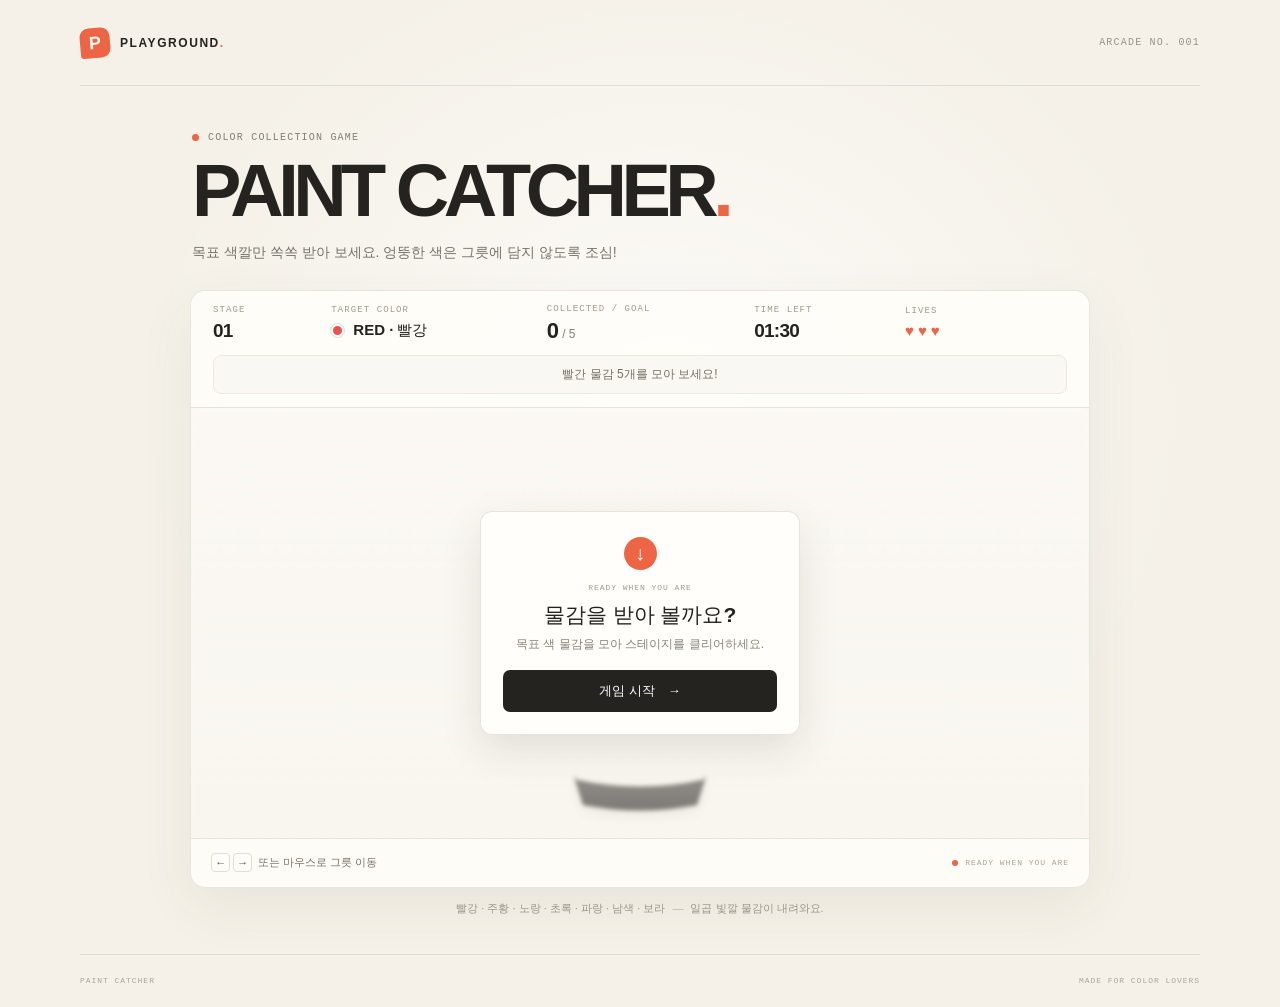
==== vibe.html @ 28ccd6a9 "Build Paint Catcher arcade game Co-authored-by: Copilot <223556219+Copilot@users.noreply.github.com>" ====
<!doctype html>
<html lang="ko">
<head>
  <meta charset="utf-8">
  <meta name="viewport" content="width=device-width, initial-scale=1">
  <meta name="theme-color" content="#f5f1e8">
  <title>PAINT CATCHER — 물감 수집 아케이드</title>
  <link rel="stylesheet" href="./style.css">
</head>
<body>
  <main class="app">
    <header class="topbar">
      <a class="brand" href="./vibe.html" aria-label="Paint Catcher 홈">
        <span class="brand-mark" aria-hidden="true">P</span>
        <span>PLAYGROUND<span class="brand-dot">.</span></span>
      </a>
      <span class="build-tag">ARCADE NO. 001</span>
    </header>

    <section class="game-shell" aria-labelledby="game-title">
      <div class="intro">
        <p class="eyebrow"><span class="eyebrow-dot"></span> COLOR COLLECTION GAME</p>
        <h1 id="game-title">PAINT<br class="mobile-break"> CATCHER<span class="title-period">.</span></h1>
        <p class="intro-copy">목표 색깔만 쏙쏙 받아 보세요.<br class="mobile-break"> 엉뚱한 색은 그릇에 담지 않도록 조심!</p>
      </div>

      <section class="game-card" aria-label="물감 수집 게임">
        <div class="hud">
          <div class="hud-stage">
            <span class="hud-label">STAGE</span>
            <span class="stage-value" id="stage-number">01</span>
          </div>
          <div class="hud-target">
            <span class="hud-label">TARGET COLOR</span>
            <span class="target-value"><span class="target-swatch" aria-hidden="true"></span><span id="target-name">RED · 빨강</span></span>
          </div>
          <div class="hud-collected">
            <span class="hud-label">COLLECTED / GOAL</span>
            <span class="collected-value"><span id="collected-count">0</span><span class="count-unit">/ <span id="target-count">5</span></span></span>
          </div>
          <div class="hud-time">
            <span class="hud-label">TIME LEFT</span>
            <span class="time-value" id="remaining-time">01:30</span>
          </div>
          <div class="hud-lives">
            <span class="hud-label">LIVES</span>
            <span class="lives-value" id="lives-display" role="img" aria-label="목숨 3개">
              <span class="life-heart" aria-hidden="true">♥</span>
              <span class="life-heart" aria-hidden="true">♥</span>
              <span class="life-heart" aria-hidden="true">♥</span>
            </span>
          </div>
          <div class="hud-feedback" id="feedback" role="status" aria-live="polite">빨간 물감 5개를 모아 보세요!</div>
        </div>

        <div class="canvas-wrap">
          <canvas id="game-canvas" tabindex="0" aria-label="물감이 떨어지는 게임 화면. 마우스 또는 좌우 방향키로 그릇을 움직입니다.">
            이 게임을 플레이하려면 Canvas를 지원하는 브라우저가 필요합니다.
          </canvas>
          <div class="start-overlay" id="start-overlay">
            <div class="start-card">
              <span class="start-icon" id="overlay-icon" aria-hidden="true">↓</span>
              <p class="start-kicker" id="overlay-kicker">READY WHEN YOU ARE</p>
              <h2 id="overlay-title">물감을 받아 볼까요?</h2>
              <p id="overlay-copy">빨간 물감은 받고, 다른 색은 피하세요.</p>
              <button class="start-button" id="start-button" type="button">게임 시작 <span aria-hidden="true">→</span></button>
            </div>
          </div>
        </div>

        <div class="game-footer">
          <p class="controls-hint"><span class="keycap">←</span><span class="keycap">→</span> 또는 마우스로 그릇 이동</p>
          <span class="footer-note"><span class="live-dot" id="status-dot"></span><span id="game-status">READY TO PLAY</span></span>
        </div>
      </section>
      <p class="color-note">빨강 · 주황 · 노랑 · 초록 · 파랑 · 남색 · 보라 <span aria-hidden="true">—</span> 일곱 빛깔 물감이 내려와요.</p>
    </section>

    <footer class="page-footer">
      <span>PAINT CATCHER</span>
      <span>MADE FOR COLOR LOVERS</span>
    </footer>
  </main>
  <script type="module" src="./js/main.js"></script>
</body>
</html>
---- style.css ----
:root {
  color-scheme: light;
  font-family: Arial, "Malgun Gothic", sans-serif;
  color: #25231f;
  background: #f5f1e8;
  font-synthesis: none;
  text-rendering: optimizeLegibility;
  -webkit-font-smoothing: antialiased;
  -moz-osx-font-smoothing: grayscale;
  font-optical-sizing: auto;
  font-weight: 400;
  --ink: #25231f;
  --muted: #89857c;
  --paper: #f5f1e8;
  --orange: #ed6545;
  --line: #e8e2d7;
}

* { box-sizing: border-box; }

body {
  min-width: 320px;
  min-height: 100vh;
  margin: 0;
  background:
    radial-gradient(ellipse at 52% 41%, rgba(255, 255, 255, .72), transparent 57%),
    var(--paper);
}

button { font: inherit; }

.app {
  width: min(100% - 56px, 1120px);
  min-height: 100vh;
  margin: 0 auto;
  display: flex;
  flex-direction: column;
}

.topbar {
  height: 86px;
  display: flex;
  align-items: center;
  justify-content: space-between;
  border-bottom: 1px solid rgba(37, 35, 31, .1);
}

.brand {
  display: inline-flex;
  align-items: center;
  gap: 10px;
  color: var(--ink);
  text-decoration: none;
  font-size: 12px;
  font-weight: 800;
  letter-spacing: .13em;
}

.brand-mark {
  width: 30px;
  height: 30px;
  display: grid;
  place-items: center;
  border-radius: 9px 9px 9px 3px;
  background: var(--orange);
  color: #fff9f0;
  font-size: 18px;
  letter-spacing: 0;
  transform: rotate(-5deg);
}

.brand-dot, .title-period { color: var(--orange); }

.build-tag, .eyebrow, .hud-label, .footer-note, .page-footer, .start-kicker {
  font-family: "DM Mono", monospace;
  letter-spacing: .12em;
}

.build-tag {
  color: #989388;
  font-size: 10px;
}

.game-shell {
  width: min(100%, 900px);
  margin: auto;
  padding: 46px 0 38px;
}

.intro { margin: 0 0 25px 2px; }

.eyebrow {
  display: flex;
  align-items: center;
  gap: 9px;
  margin: 0 0 13px;
  color: #837e73;
  font-size: 10px;
}

.eyebrow-dot, .live-dot {
  width: 7px;
  height: 7px;
  display: inline-block;
  border-radius: 50%;
  background: var(--orange);
}

h1 {
  margin: 0;
  font-size: clamp(42px, 7.5vw, 74px);
  font-weight: 800;
  line-height: .95;
  letter-spacing: -.075em;
}

.mobile-break { display: none; }

.intro-copy {
  margin: 14px 0 0;
  color: #77736a;
  font-family: "Gowun Dodum", sans-serif;
  font-size: 14px;
  line-height: 1.75;
}

.game-card {
  overflow: hidden;
  border: 1px solid rgba(45, 41, 34, .11);
  border-radius: 15px;
  background: rgba(255, 254, 250, .86);
  box-shadow: 0 18px 55px rgba(77, 64, 43, .07);
}

.hud {
  min-height: 79px;
  display: grid;
  grid-template-columns: .65fr 1.25fr 1.2fr .85fr 1fr;
  align-items: center;
  gap: 13px;
  padding: 13px 22px;
  border-bottom: 1px solid var(--line);
}

.hud-stage, .hud-target, .hud-collected, .hud-time, .hud-lives { display: grid; gap: 6px; }

.hud-label {
  color: #a09a8e;
  font-size: 9px;
}

.target-value {
  display: inline-flex;
  align-items: center;
  gap: 9px;
  font-family: "Gowun Dodum", sans-serif;
  font-size: 15px;
  font-weight: 700;
}

.stage-value, .time-value {
  font-size: 19px;
  font-weight: 800;
  line-height: 1;
  letter-spacing: -.04em;
  font-variant-numeric: tabular-nums;
}

.time-value.is-low { color: #c84b40; }

.target-swatch {
  width: 13px;
  height: 13px;
  border: 2px solid #fff;
  border-radius: 50%;
  background: #ee514b;
  box-shadow: 0 0 0 1px rgba(36, 32, 28, .13);
}

.lives-value {
  display: inline-flex;
  align-items: center;
  gap: 4px;
  font-size: 15px;
}

.life-heart { color: #ed6545; }
.life-heart.is-lost { color: #ded8cc; }

.collected-value {
  font-size: 22px;
  font-weight: 800;
  line-height: 1;
  letter-spacing: -.04em;
}

.count-unit {
  margin-left: 4px;
  color: #858075;
  font-family: "Gowun Dodum", sans-serif;
  font-size: 12px;
  font-weight: 400;
  letter-spacing: 0;
}

.hud-feedback {
  grid-column: 1 / -1;
  width: 100%;
  padding: 10px 12px;
  border: 1px solid #eee8dd;
  border-radius: 8px;
  color: #767166;
  background: #faf8f2;
  font-family: "Gowun Dodum", sans-serif;
  font-size: 12px;
  text-align: center;
}

.canvas-wrap {
  position: relative;
  overflow: hidden;
  background-color: #fbf9f3;
  background-image: radial-gradient(#e6dfd2 0.8px, transparent 0.8px);
  background-size: 19px 19px;
  touch-action: none;
}

canvas {
  width: 100%;
  height: clamp(290px, 43vw, 430px);
  display: block;
  cursor: crosshair;
  touch-action: none;
}

.start-overlay {
  position: absolute;
  inset: 0;
  display: grid;
  place-items: center;
  background: rgba(250, 248, 242, .42);
  backdrop-filter: blur(2px);
  transition: opacity .2s ease, visibility .2s ease;
}

.start-overlay.is-hidden {
  visibility: hidden;
  opacity: 0;
  pointer-events: none;
}

.start-card {
  width: min(320px, calc(100% - 36px));
  padding: 25px 22px 22px;
  border: 1px solid rgba(45, 41, 34, .12);
  border-radius: 12px;
  background: rgba(255, 254, 250, .96);
  box-shadow: 0 15px 40px rgba(61, 52, 39, .12);
  text-align: center;
}

.start-icon {
  width: 33px;
  height: 33px;
  display: grid;
  place-items: center;
  margin: 0 auto 13px;
  border-radius: 50%;
  color: #fff;
  background: var(--orange);
  font-size: 20px;
  font-weight: 700;
}

.start-kicker {
  margin: 0 0 9px;
  color: #a09a8e;
  font-size: 8px;
}

.start-card h2 {
  margin: 0;
  font-family: "Gowun Dodum", sans-serif;
  font-size: 21px;
  font-weight: 700;
}

.start-card > p:not(.start-kicker) {
  margin: 7px 0 17px;
  color: #89847a;
  font-family: "Gowun Dodum", sans-serif;
  font-size: 12px;
}

.start-button {
  width: 100%;
  display: inline-flex;
  align-items: center;
  justify-content: center;
  gap: 13px;
  padding: 12px 16px;
  border: 0;
  border-radius: 7px;
  color: white;
  background: var(--ink);
  cursor: pointer;
  font-size: 13px;
  font-weight: 700;
  transition: background .15s ease, transform .15s ease;
}

.start-button:hover { background: var(--orange); }
.start-button:active { transform: translateY(1px); }

.start-button:focus-visible {
  outline: 3px solid #ed6545;
  outline-offset: 3px;
}

.game-footer {
  min-height: 49px;
  display: flex;
  align-items: center;
  justify-content: space-between;
  gap: 12px;
  padding: 0 20px;
  border-top: 1px solid var(--line);
}

.controls-hint {
  margin: 0;
  color: #77736a;
  font-family: "Gowun Dodum", sans-serif;
  font-size: 11px;
}

.keycap {
  min-width: 19px;
  height: 19px;
  display: inline-grid;
  place-items: center;
  margin-right: 3px;
  border: 1px solid #e3ddd1;
  border-radius: 4px;
  color: #555148;
  background: #fffefa;
  font-family: "DM Mono", monospace;
  font-size: 11px;
}

.footer-note {
  display: inline-flex;
  align-items: center;
  gap: 7px;
  color: #aaa497;
  font-size: 8px;
}

.live-dot {
  width: 6px;
  height: 6px;
  background: #76a877;
}

.color-note {
  margin: 13px 0 0;
  color: #9b9589;
  font-family: "Gowun Dodum", sans-serif;
  font-size: 11px;
  text-align: center;
}

.color-note span { margin: 0 4px; color: #c1baad; }

.page-footer {
  min-height: 53px;
  display: flex;
  align-items: center;
  justify-content: space-between;
  margin-top: auto;
  border-top: 1px solid rgba(37, 35, 31, .1);
  color: #aaa497;
  font-size: 8px;
}

@media (max-width: 600px) {
  .app { width: min(100% - 30px, 440px); }
  .topbar { height: 65px; }
  .build-tag { font-size: 8px; }
  .game-shell { padding: 35px 0 26px; }
  .mobile-break { display: initial; }
  .intro { margin-bottom: 19px; }
  h1 { font-size: clamp(43px, 13vw, 60px); }
  .intro-copy { font-size: 13px; }
  .hud {
    grid-template-columns: .7fr 1.4fr 1.1fr;
    gap: 12px 9px;
    padding: 13px 15px;
  }
  .hud-feedback { grid-column: 1 / -1; padding: 8px; }
  .hud-lives { grid-column: 3; grid-row: 1; }
  .hud-time { grid-column: 1; grid-row: 2; }
  .hud-collected { grid-column: 2 / 4; grid-row: 2; }
  .stage-value, .time-value { font-size: 17px; }
  .target-value { gap: 6px; font-size: 13px; }
  canvas { height: clamp(290px, 93vw, 390px); }
  .game-footer { min-height: 45px; padding: 0 12px; }
  .controls-hint { font-size: 10px; }
  .footer-note { font-size: 7px; }
  .color-note { line-height: 1.7; }
}

@media (prefers-reduced-motion: reduce) {
  *, *::before, *::after { scroll-behavior: auto !important; transition-duration: .01ms !important; }
}
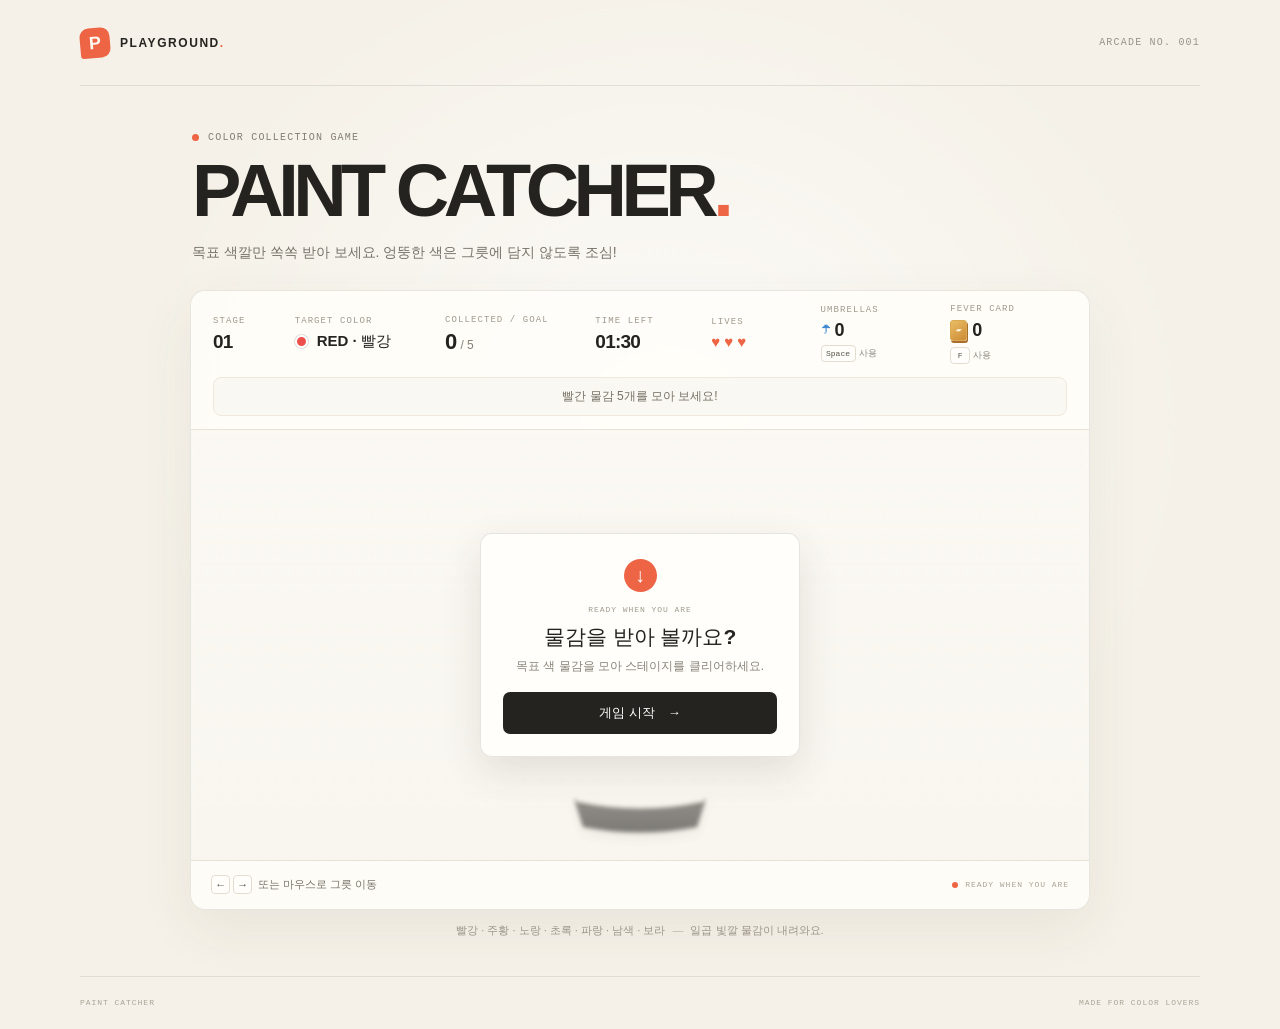
==== commit 9465f8fb: "Implement Paint Catcher phases 3-5 Co-authored-by: Copilot <223556219+Copilot@users.noreply.github.c" ====
--- a/vibe.html
+++ b/vibe.html
@@ -50,10 +50,31 @@
               <span class="life-heart" aria-hidden="true">♥</span>
             </span>
           </div>
+          <div class="hud-umbrella">
+            <span class="hud-label">UMBRELLAS</span>
+            <span class="umbrella-value" id="umbrella-display" role="img" aria-label="우산 0개">
+              <span class="umbrella-icon" aria-hidden="true">☂</span>
+              <span id="umbrella-count">0</span>
+              <span class="umbrella-timer" id="umbrella-timer" hidden></span>
+            </span>
+            <span class="umbrella-hint"><span class="keycap">Space</span> 사용</span>
+          </div>
+          <div class="hud-fever">
+            <span class="hud-label">FEVER CARD</span>
+            <span class="fever-card-value" id="fever-card-display" role="img" aria-label="피버타임 카드 0장">
+              <span class="fever-card-icon" aria-hidden="true">▰</span>
+              <span id="fever-card-count">0</span>
+              <span class="fever-timer" id="fever-timer" hidden></span>
+            </span>
+            <span class="fever-hint"><span class="keycap">F</span> 사용</span>
+          </div>
           <div class="hud-feedback" id="feedback" role="status" aria-live="polite">빨간 물감 5개를 모아 보세요!</div>
         </div>
 
         <div class="canvas-wrap">
+          <div class="fever-banner" id="fever-banner" aria-live="polite" hidden>
+            <strong>FEVER TIME!</strong><span id="fever-banner-timer">5.0s</span>
+          </div>
           <canvas id="game-canvas" tabindex="0" aria-label="물감이 떨어지는 게임 화면. 마우스 또는 좌우 방향키로 그릇을 움직입니다.">
             이 게임을 플레이하려면 Canvas를 지원하는 브라우저가 필요합니다.
           </canvas>
--- a/style.css
+++ b/style.css
@@ -135,14 +135,14 @@
 .hud {
   min-height: 79px;
   display: grid;
-  grid-template-columns: .65fr 1.25fr 1.2fr .85fr 1fr;
+  grid-template-columns: .5fr 1fr 1fr .75fr .7fr .85fr .85fr;
   align-items: center;
   gap: 13px;
   padding: 13px 22px;
   border-bottom: 1px solid var(--line);
 }
 
-.hud-stage, .hud-target, .hud-collected, .hud-time, .hud-lives { display: grid; gap: 6px; }
+.hud-stage, .hud-target, .hud-collected, .hud-time, .hud-lives, .hud-umbrella, .hud-fever { display: grid; gap: 6px; }
 
 .hud-label {
   color: #a09a8e;
@@ -186,6 +186,88 @@
 
 .life-heart { color: #ed6545; }
 .life-heart.is-lost { color: #ded8cc; }
+
+.umbrella-value {
+  display: inline-flex;
+  align-items: center;
+  gap: 5px;
+  font-size: 18px;
+  font-weight: 800;
+  line-height: 1;
+  font-variant-numeric: tabular-nums;
+}
+
+.umbrella-icon { color: #438bd1; }
+.umbrella-value.is-active { color: #2879c3; }
+
+.umbrella-timer {
+  color: #438bd1;
+  font-family: "DM Mono", monospace;
+  font-size: 10px;
+  font-weight: 500;
+}
+
+.umbrella-hint {
+  display: inline-flex;
+  align-items: center;
+  color: #89857c;
+  font-family: "Gowun Dodum", sans-serif;
+  font-size: 9px;
+  white-space: nowrap;
+}
+
+.umbrella-hint .keycap {
+  min-width: 35px;
+  height: 17px;
+  font-size: 8px;
+}
+
+.fever-card-value {
+  display: inline-flex;
+  align-items: center;
+  gap: 5px;
+  font-size: 18px;
+  font-weight: 800;
+  line-height: 1;
+  font-variant-numeric: tabular-nums;
+}
+
+.fever-card-icon {
+  display: inline-grid;
+  width: 17px;
+  height: 21px;
+  place-items: center;
+  border: 1px solid #d9a94e;
+  border-radius: 3px;
+  color: #fff8e7;
+  background: linear-gradient(145deg, #e9bd65, #cd8c36);
+  font-size: 11px;
+  box-shadow: 1px 2px 0 #a96e2e;
+}
+
+.fever-card-value.is-active { color: #b57a27; }
+
+.fever-timer {
+  color: #bf852e;
+  font-family: "DM Mono", monospace;
+  font-size: 10px;
+  font-weight: 500;
+}
+
+.fever-hint {
+  display: inline-flex;
+  align-items: center;
+  color: #89857c;
+  font-family: "Gowun Dodum", sans-serif;
+  font-size: 9px;
+  white-space: nowrap;
+}
+
+.fever-hint .keycap {
+  min-width: 20px;
+  height: 17px;
+  font-size: 8px;
+}
 
 .collected-value {
   font-size: 22px;
@@ -224,6 +306,34 @@
   background-size: 19px 19px;
   touch-action: none;
 }
+
+.canvas-wrap.fever-active {
+  box-shadow: inset 0 0 0 4px rgba(236, 177, 64, .75), inset 0 0 35px rgba(240, 195, 99, .18);
+}
+
+.fever-banner {
+  position: absolute;
+  z-index: 1;
+  top: 15px;
+  left: 50%;
+  display: flex;
+  align-items: center;
+  gap: 10px;
+  padding: 8px 13px;
+  border: 1px solid rgba(185, 128, 37, .34);
+  border-radius: 999px;
+  color: #9c641b;
+  background: rgba(255, 248, 222, .92);
+  box-shadow: 0 4px 14px rgba(137, 94, 27, .12);
+  font-family: "DM Mono", monospace;
+  font-size: 10px;
+  letter-spacing: .08em;
+  transform: translateX(-50%);
+  pointer-events: none;
+}
+
+.fever-banner[hidden] { display: none; }
+.fever-banner span { color: #76603b; font-variant-numeric: tabular-nums; }
 
 canvas {
   width: 100%;
@@ -311,6 +421,7 @@
 
 .start-button:hover { background: var(--orange); }
 .start-button:active { transform: translateY(1px); }
+.start-button:disabled { opacity: .55; cursor: wait; }
 
 .start-button:focus-visible {
   outline: 3px solid #ed6545;
@@ -401,6 +512,15 @@
   .hud-lives { grid-column: 3; grid-row: 1; }
   .hud-time { grid-column: 1; grid-row: 2; }
   .hud-collected { grid-column: 2 / 4; grid-row: 2; }
+  .hud-umbrella { grid-column: 1 / 4; grid-row: 3; grid-template-columns: auto 1fr; align-items: center; }
+  .hud-umbrella .hud-label { grid-column: 1; }
+  .umbrella-value { grid-column: 2; grid-row: 1 / 3; }
+  .umbrella-hint { grid-column: 3; grid-row: 1 / 3; justify-self: start; }
+  .hud-fever { grid-column: 1 / 4; grid-row: 4; grid-template-columns: auto 1fr; align-items: center; }
+  .hud-fever .hud-label { grid-column: 1; }
+  .fever-card-value { grid-column: 2; grid-row: 1 / 3; }
+  .fever-hint { grid-column: 3; grid-row: 1 / 3; justify-self: start; }
+  .hud-feedback { grid-row: 5; }
   .stage-value, .time-value { font-size: 17px; }
   .target-value { gap: 6px; font-size: 13px; }
   canvas { height: clamp(290px, 93vw, 390px); }
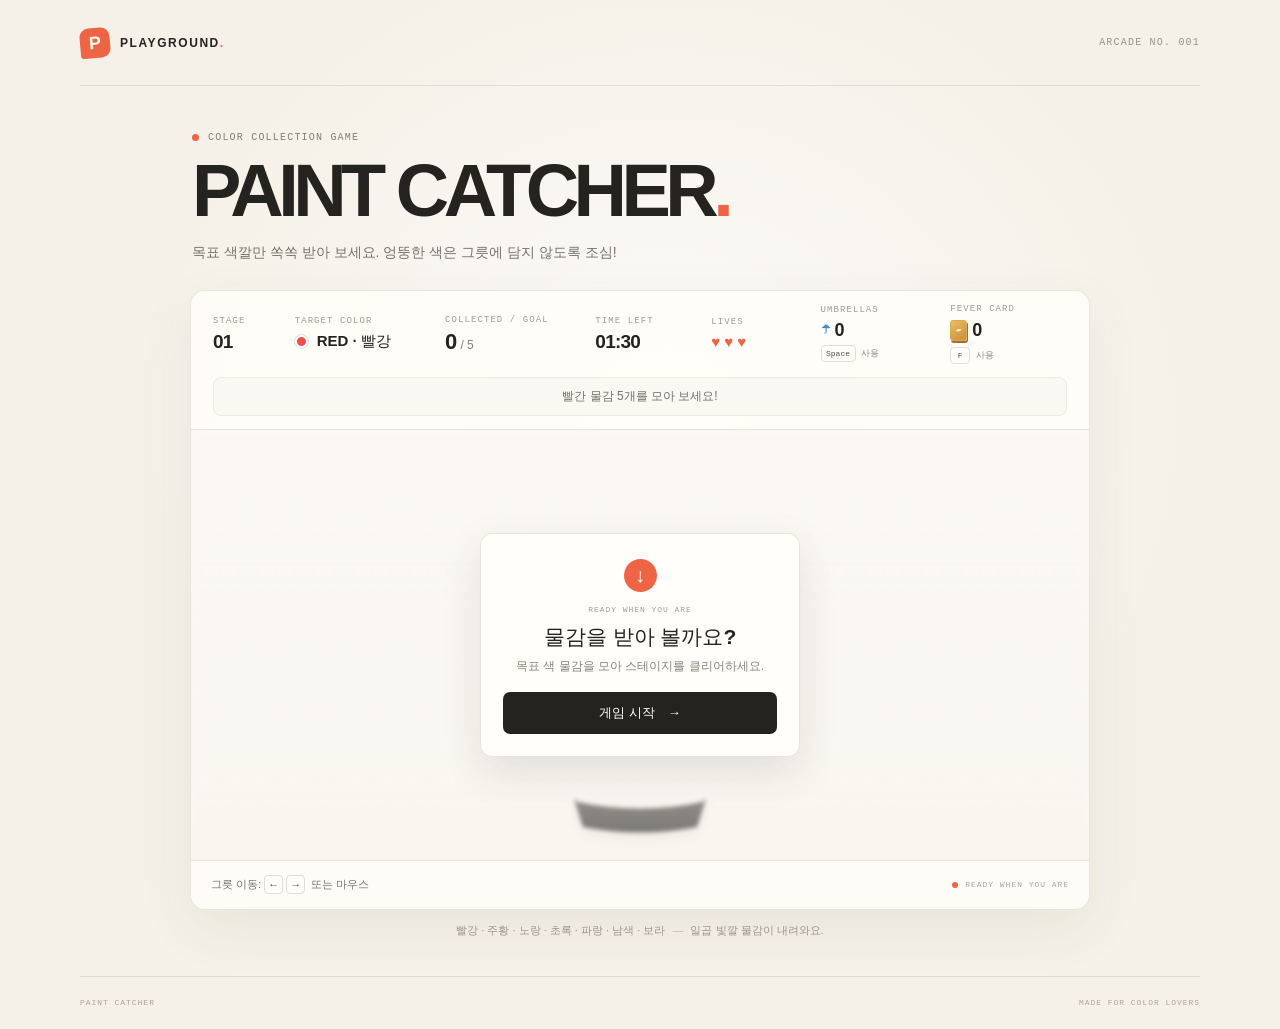
==== commit 45a497fc: "Add mobile item gestures Co-authored-by: Copilot <223556219+Copilot@users.noreply.github.com>" ====
--- a/vibe.html
+++ b/vibe.html
@@ -57,7 +57,10 @@
               <span id="umbrella-count">0</span>
               <span class="umbrella-timer" id="umbrella-timer" hidden></span>
             </span>
-            <span class="umbrella-hint"><span class="keycap">Space</span> 사용</span>
+            <span class="umbrella-hint">
+              <span class="keyboard-hint"><span class="keycap">Space</span> 사용</span>
+              <span class="touch-hint">↑ 스와이프 사용</span>
+            </span>
           </div>
           <div class="hud-fever">
             <span class="hud-label">FEVER CARD</span>
@@ -66,7 +69,10 @@
               <span id="fever-card-count">0</span>
               <span class="fever-timer" id="fever-timer" hidden></span>
             </span>
-            <span class="fever-hint"><span class="keycap">F</span> 사용</span>
+            <span class="fever-hint">
+              <span class="keyboard-hint"><span class="keycap">F</span> 사용</span>
+              <span class="touch-hint">두 번 터치 사용</span>
+            </span>
           </div>
           <div class="hud-feedback" id="feedback" role="status" aria-live="polite">빨간 물감 5개를 모아 보세요!</div>
         </div>
@@ -90,7 +96,11 @@
         </div>
 
         <div class="game-footer">
-          <p class="controls-hint"><span class="keycap">←</span><span class="keycap">→</span> 또는 마우스로 그릇 이동</p>
+          <p class="controls-hint">
+            <span>그릇 이동: </span>
+            <span class="keyboard-hint"><span class="keycap">←</span><span class="keycap">→</span> 또는 마우스</span>
+            <span class="touch-hint">좌우로 드래그</span>
+          </p>
           <span class="footer-note"><span class="live-dot" id="status-dot"></span><span id="game-status">READY TO PLAY</span></span>
         </div>
       </section>
--- a/style.css
+++ b/style.css
@@ -305,7 +305,14 @@
   background-image: radial-gradient(#e6dfd2 0.8px, transparent 0.8px);
   background-size: 19px 19px;
   touch-action: none;
-}
+  user-select: none;
+  -webkit-user-select: none;
+  -webkit-touch-callout: none;
+}
+
+.touch-hint { display: none; }
+body.touch-controls .keyboard-hint { display: none; }
+body.touch-controls .touch-hint { display: inline; }
 
 .canvas-wrap.fever-active {
   box-shadow: inset 0 0 0 4px rgba(236, 177, 64, .75), inset 0 0 35px rgba(240, 195, 99, .18);
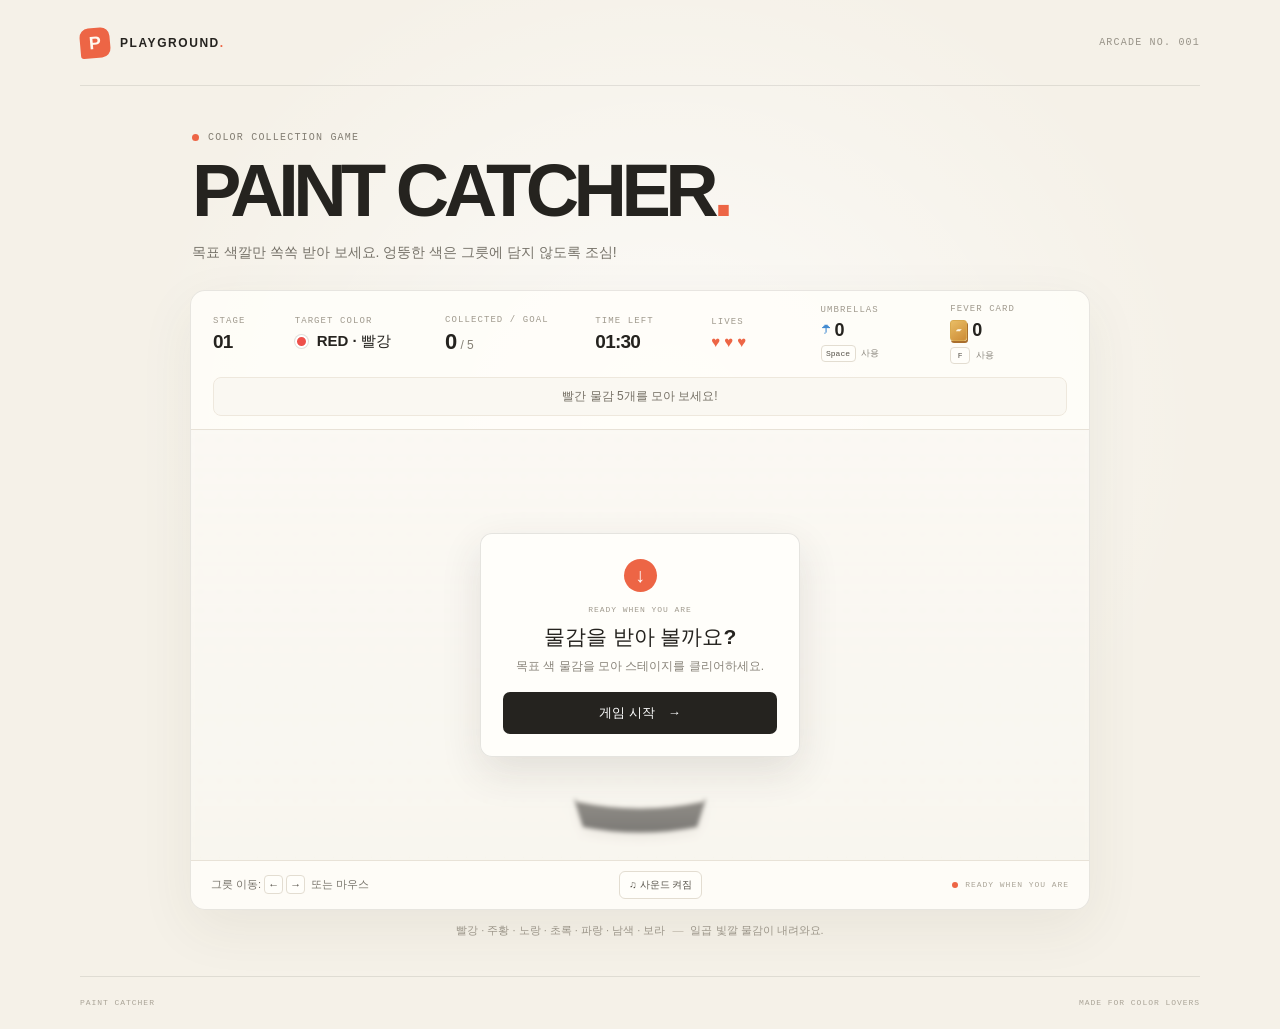
==== commit c0f77ae5: "Add synthesized game sound effects Co-authored-by: Copilot <223556219+Copilot@users.noreply.github.c" ====
--- a/vibe.html
+++ b/vibe.html
@@ -101,6 +101,7 @@
             <span class="keyboard-hint"><span class="keycap">←</span><span class="keycap">→</span> 또는 마우스</span>
             <span class="touch-hint">좌우로 드래그</span>
           </p>
+          <button class="sound-toggle" id="sound-toggle" type="button" aria-pressed="false" aria-label="효과음 끄기">♫ 사운드 켜짐</button>
           <span class="footer-note"><span class="live-dot" id="status-dot"></span><span id="game-status">READY TO PLAY</span></span>
         </div>
       </section>
--- a/style.css
+++ b/style.css
@@ -451,6 +451,20 @@
   font-family: "Gowun Dodum", sans-serif;
   font-size: 11px;
 }
+
+.sound-toggle {
+  flex: 0 0 auto;
+  padding: 6px 9px;
+  border: 1px solid #e3ddd1;
+  border-radius: 6px;
+  color: #555148;
+  background: #fffefa;
+  cursor: pointer;
+  font-size: 10px;
+}
+
+.sound-toggle:hover { border-color: #cfc5b5; }
+.sound-toggle:focus-visible { outline: 2px solid var(--orange); outline-offset: 2px; }
 
 .keycap {
   min-width: 19px;
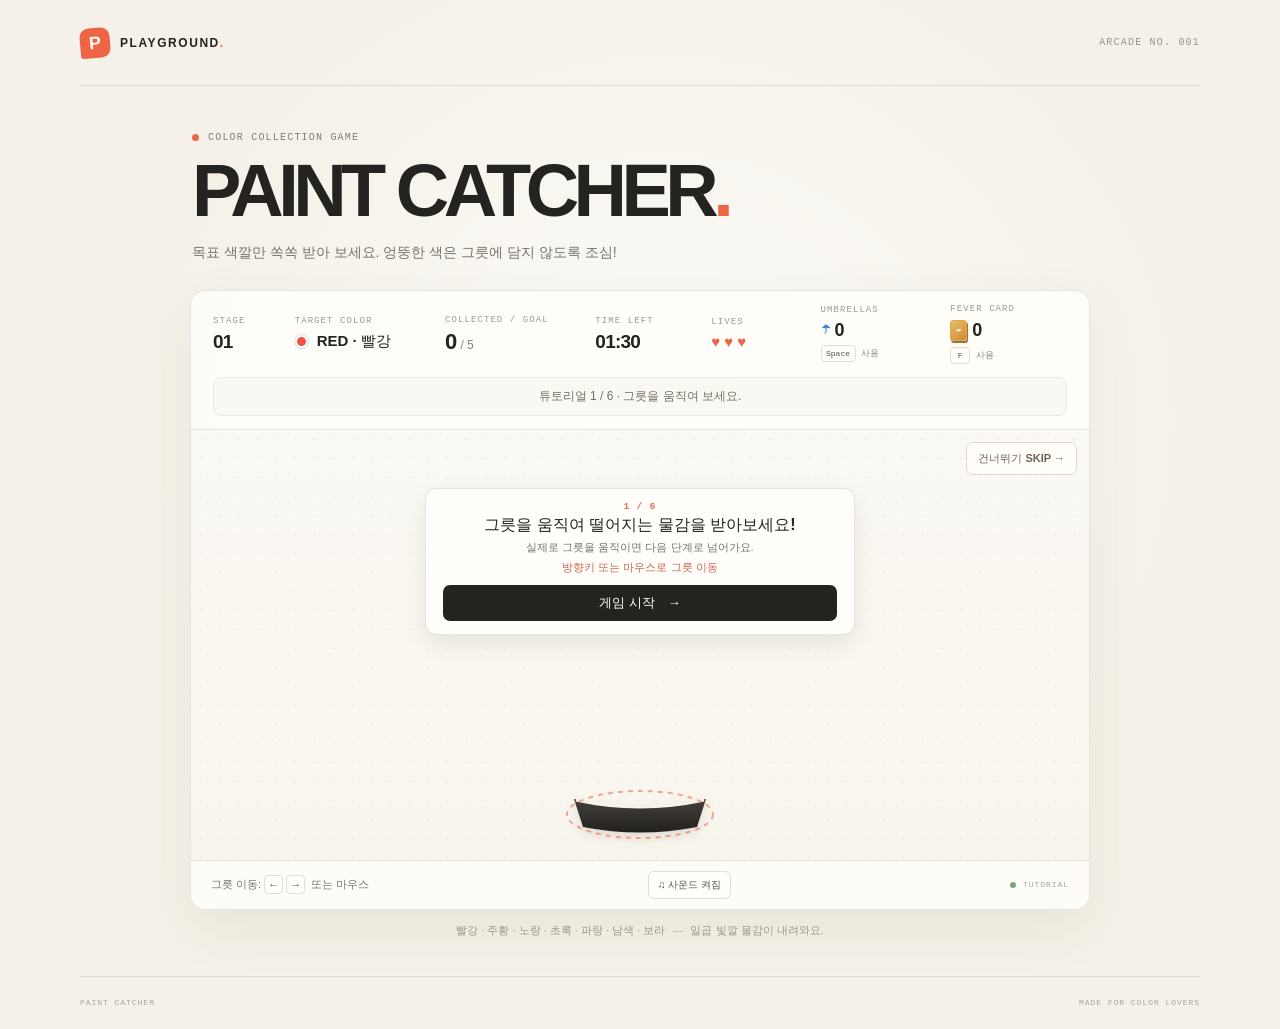
==== commit 75041e9b: "Add interactive tutorial and stage speed balance Co-authored-by: Copilot <223556219+Copilot@users.no" ====
--- a/vibe.html
+++ b/vibe.html
@@ -81,6 +81,22 @@
           <div class="fever-banner" id="fever-banner" aria-live="polite" hidden>
             <strong>FEVER TIME!</strong><span id="fever-banner-timer">5.0s</span>
           </div>
+          <section class="tutorial-panel" id="tutorial-panel" aria-live="polite" hidden>
+            <button class="tutorial-skip" id="tutorial-skip" type="button">건너뛰기 SKIP →</button>
+            <div class="tutorial-card">
+              <p class="tutorial-step" id="tutorial-step">1 / 6</p>
+              <h2 id="tutorial-title"></h2>
+              <p id="tutorial-copy"></p>
+              <p class="tutorial-action" id="tutorial-action"></p>
+              <ul class="tutorial-rules" id="tutorial-rules" hidden>
+                <li>정답 물감 +1점 · 오답 물감 수집 시 생명 -1</li>
+                <li>제한 시간 90초 · 스테이지마다 목표 점수 증가</li>
+                <li>정답 3개마다 우산 획득</li>
+                <li>생명 3개를 유지해 클리어하면 피버카드 획득</li>
+              </ul>
+              <button class="start-button tutorial-start" id="tutorial-start" type="button" hidden>게임 시작 <span aria-hidden="true">→</span></button>
+            </div>
+          </section>
           <canvas id="game-canvas" tabindex="0" aria-label="물감이 떨어지는 게임 화면. 마우스 또는 좌우 방향키로 그릇을 움직입니다.">
             이 게임을 플레이하려면 Canvas를 지원하는 브라우저가 필요합니다.
           </canvas>
@@ -91,6 +107,7 @@
               <h2 id="overlay-title">물감을 받아 볼까요?</h2>
               <p id="overlay-copy">빨간 물감은 받고, 다른 색은 피하세요.</p>
               <button class="start-button" id="start-button" type="button">게임 시작 <span aria-hidden="true">→</span></button>
+              <button class="tutorial-replay" id="tutorial-replay" type="button">튜토리얼 다시 보기</button>
             </div>
           </div>
         </div>
@@ -101,7 +118,7 @@
             <span class="keyboard-hint"><span class="keycap">←</span><span class="keycap">→</span> 또는 마우스</span>
             <span class="touch-hint">좌우로 드래그</span>
           </p>
-          <button class="sound-toggle" id="sound-toggle" type="button" aria-pressed="false" aria-label="효과음 끄기">♫ 사운드 켜짐</button>
+          <button class="sound-toggle" id="sound-toggle" type="button" aria-pressed="false" aria-label="사운드 끄기">♫ 사운드 켜짐</button>
           <span class="footer-note"><span class="live-dot" id="status-dot"></span><span id="game-status">READY TO PLAY</span></span>
         </div>
       </section>
--- a/style.css
+++ b/style.css
@@ -142,6 +142,29 @@
   border-bottom: 1px solid var(--line);
 }
 
+.game-card.fever-active .hud {
+  background-image: linear-gradient(
+    105deg,
+    rgba(255, 116, 141, .08),
+    rgba(255, 185, 110, .08),
+    rgba(255, 233, 135, .08),
+    rgba(133, 218, 166, .08),
+    rgba(119, 184, 239, .08),
+    rgba(191, 149, 224, .08)
+  );
+  background-size: 220% 100%;
+  animation: rainbow-hud-flow 6s linear infinite;
+}
+
+@keyframes rainbow-hud-flow {
+  from { background-position: 100% 0; }
+  to { background-position: 0 0; }
+}
+
+@media (prefers-reduced-motion: reduce) {
+  .game-card.fever-active .hud { animation: none; }
+}
+
 .hud-stage, .hud-target, .hud-collected, .hud-time, .hud-lives, .hud-umbrella, .hud-fever { display: grid; gap: 6px; }
 
 .hud-label {
@@ -315,7 +338,7 @@
 body.touch-controls .touch-hint { display: inline; }
 
 .canvas-wrap.fever-active {
-  box-shadow: inset 0 0 0 4px rgba(236, 177, 64, .75), inset 0 0 35px rgba(240, 195, 99, .18);
+  box-shadow: inset 0 0 0 4px rgba(219, 148, 196, .55), inset 0 0 35px rgba(147, 182, 225, .15);
 }
 
 .fever-banner {
@@ -503,6 +526,106 @@
 }
 
 .color-note span { margin: 0 4px; color: #c1baad; }
+
+.tutorial-panel {
+  position: absolute;
+  z-index: 3;
+  inset: 0;
+  pointer-events: none;
+}
+
+.tutorial-panel[hidden] { display: none; }
+
+.tutorial-skip {
+  position: absolute;
+  top: 12px;
+  right: 12px;
+  padding: 8px 11px;
+  border: 1px solid #e5d6c8;
+  border-radius: 7px;
+  color: #6f6258;
+  background: rgba(255, 254, 250, .95);
+  cursor: pointer;
+  font-size: 11px;
+  font-weight: 700;
+  pointer-events: auto;
+}
+
+.tutorial-card {
+  position: absolute;
+  top: 58px;
+  left: 50%;
+  width: min(430px, calc(100% - 28px));
+  padding: 13px 17px;
+  border: 1px solid rgba(45, 41, 34, .12);
+  border-radius: 11px;
+  background: rgba(255, 254, 250, .94);
+  box-shadow: 0 8px 24px rgba(61, 52, 39, .1);
+  text-align: center;
+  transform: translateX(-50%);
+  pointer-events: none;
+}
+
+.tutorial-step {
+  margin: 0 0 3px;
+  color: var(--orange);
+  font-family: "DM Mono", monospace;
+  font-size: 9px;
+  font-weight: 700;
+  letter-spacing: .12em;
+}
+
+.tutorial-card h2 {
+  margin: 0;
+  font-family: "Gowun Dodum", sans-serif;
+  font-size: 16px;
+}
+
+.tutorial-card > p:not(.tutorial-step) {
+  margin: 4px 0 0;
+  color: #77736a;
+  font-family: "Gowun Dodum", sans-serif;
+  font-size: 11px;
+  line-height: 1.45;
+}
+
+.tutorial-card .tutorial-action {
+  color: #cf6349 !important;
+  font-weight: 700;
+}
+
+.tutorial-rules {
+  display: grid;
+  gap: 3px;
+  margin: 7px 0 0;
+  padding: 0;
+  color: #77736a;
+  font-size: 10px;
+  line-height: 1.35;
+  list-style: none;
+}
+
+.tutorial-rules[hidden] { display: none; }
+.tutorial-start { margin-top: 9px; padding: 9px 12px; pointer-events: auto; }
+
+.tutorial-replay {
+  display: block;
+  margin: 10px auto 0;
+  padding: 6px 9px;
+  border: 0;
+  color: #77736a;
+  background: transparent;
+  cursor: pointer;
+  font-family: "Gowun Dodum", sans-serif;
+  font-size: 11px;
+  text-decoration: underline;
+  text-underline-offset: 3px;
+}
+
+.tutorial-replay[hidden] { display: none; }
+.tutorial-replay:hover { color: var(--orange); }
+.tutorial-replay:disabled { opacity: .5; cursor: wait; }
+.tutorial-replay:focus-visible, .tutorial-skip:focus-visible { outline: 2px solid var(--orange); outline-offset: 2px; }
 
 .page-footer {
   min-height: 53px;
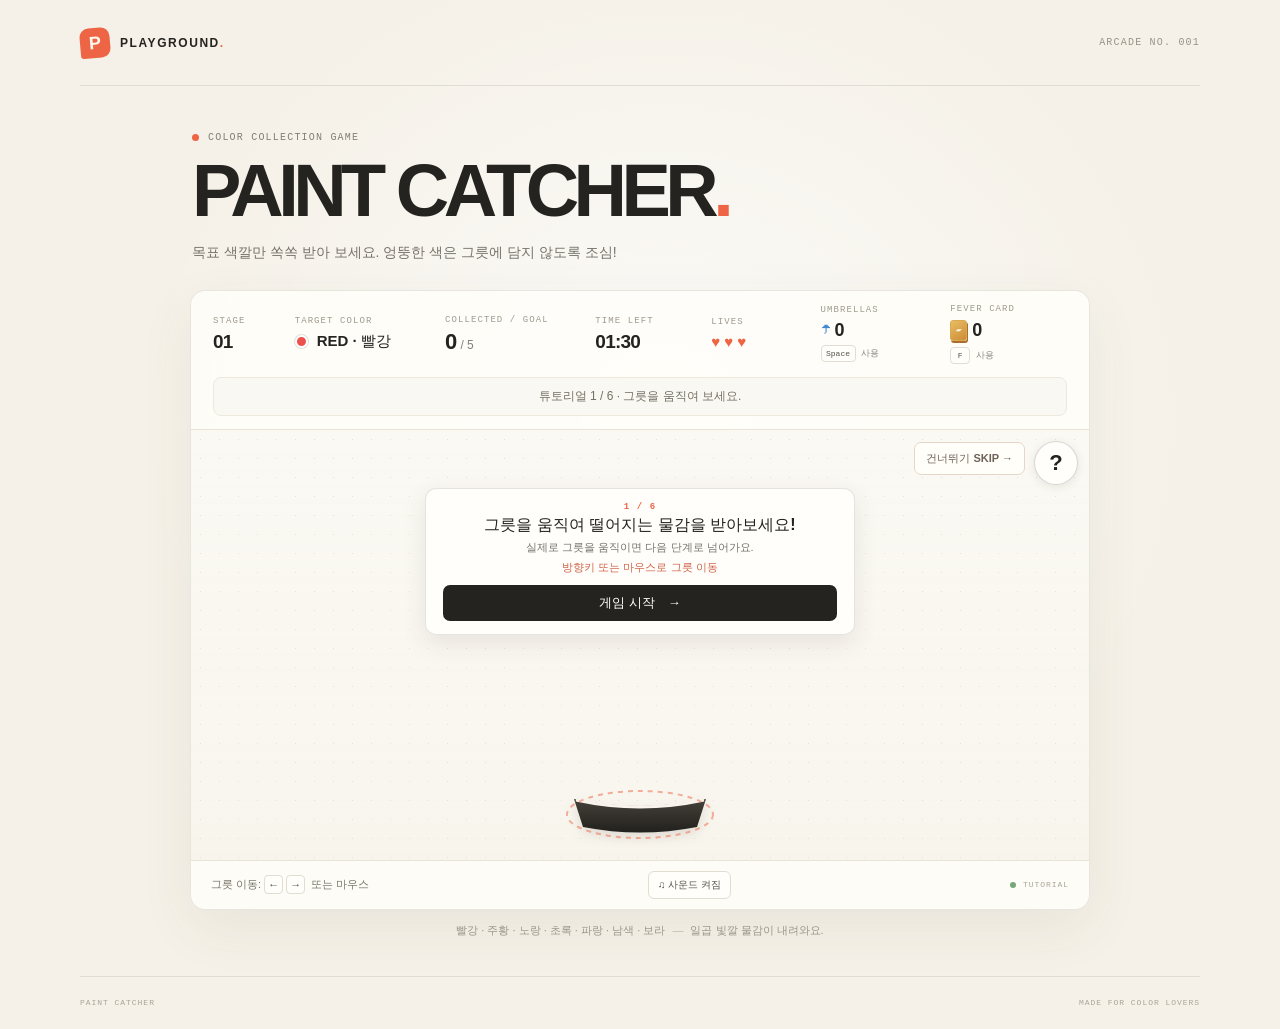
==== commit b94662c5: "Add help modal and tutorial replay Co-authored-by: Copilot <223556219+Copilot@users.noreply.github.c" ====
--- a/vibe.html
+++ b/vibe.html
@@ -78,6 +78,7 @@
         </div>
 
         <div class="canvas-wrap">
+          <button class="help-button" id="help-button" type="button" aria-label="도움말 열기" aria-haspopup="dialog">?</button>
           <div class="fever-banner" id="fever-banner" aria-live="polite" hidden>
             <strong>FEVER TIME!</strong><span id="fever-banner-timer">5.0s</span>
           </div>
@@ -112,6 +113,31 @@
           </div>
         </div>
 
+        <dialog class="help-dialog" id="help-dialog" aria-labelledby="help-title">
+          <div class="help-content">
+            <button class="help-close" id="help-close" type="button" aria-label="도움말 닫기">×</button>
+            <p class="help-kicker">HOW TO PLAY</p>
+            <h2 id="help-title">도움말</h2>
+            <ul class="help-rules">
+              <li>목표 색상 물감을 받으면 점수를 얻어요.</li>
+              <li>다른 색상의 물감을 받으면 생명이 줄어요.</li>
+            </ul>
+            <div class="help-controls">
+              <section>
+                <h3>PC</h3>
+                <p>방향키 또는 마우스로 이동</p>
+                <p><kbd>Space</kbd> 우산 · <kbd>F</kbd> 피버타임</p>
+              </section>
+              <section>
+                <h3>모바일</h3>
+                <p>좌우로 드래그해 이동</p>
+                <p>위로 스와이프해 우산 · 더블 탭으로 피버타임</p>
+              </section>
+            </div>
+            <button class="start-button help-tutorial" id="help-tutorial" type="button">튜토리얼 다시 시작</button>
+          </div>
+        </dialog>
+
         <div class="game-footer">
           <p class="controls-hint">
             <span>그릇 이동: </span>
--- a/style.css
+++ b/style.css
@@ -332,6 +332,79 @@
   -webkit-user-select: none;
   -webkit-touch-callout: none;
 }
+
+.help-button {
+  position: absolute;
+  z-index: 2;
+  top: 11px;
+  right: 11px;
+  width: 44px;
+  height: 44px;
+  display: grid;
+  place-items: center;
+  padding: 0;
+  border: 1px solid rgba(37, 35, 31, .18);
+  border-radius: 50%;
+  color: #25231f;
+  background: rgba(255, 254, 250, .96);
+  box-shadow: 0 2px 8px rgba(61, 52, 39, .1);
+  cursor: pointer;
+  font-size: 22px;
+  font-weight: 800;
+}
+
+.help-button:hover { border-color: var(--orange); color: var(--orange); }
+.help-button:focus-visible, .help-close:focus-visible { outline: 2px solid var(--orange); outline-offset: 2px; }
+.tutorial-panel:not([hidden]) .tutorial-skip { right: 64px; }
+
+.help-dialog {
+  width: min(450px, calc(100% - 28px));
+  max-width: none;
+  max-height: 90vh;
+  max-height: min(90dvh, 620px);
+  overflow: auto;
+  padding: 0;
+  border: 1px solid rgba(45, 41, 34, .14);
+  border-radius: 15px;
+  color: var(--ink);
+  background: #fffefa;
+  box-shadow: 0 22px 70px rgba(44, 37, 27, .25);
+  overscroll-behavior: contain;
+  touch-action: pan-y;
+}
+
+.help-dialog::backdrop { background: rgba(37, 35, 31, .48); backdrop-filter: blur(2px); }
+.help-content { position: relative; padding: 25px 24px 23px; }
+
+.help-close {
+  position: absolute;
+  top: 10px;
+  right: 10px;
+  width: 44px;
+  height: 44px;
+  display: grid;
+  place-items: center;
+  border: 0;
+  border-radius: 50%;
+  color: #716b60;
+  background: transparent;
+  cursor: pointer;
+  font-size: 27px;
+  line-height: 1;
+}
+
+.help-close:hover { color: var(--orange); background: #f8f3e9; }
+.help-kicker { margin: 0 0 4px; color: #a09a8e; font-family: "DM Mono", monospace; font-size: 9px; letter-spacing: .13em; }
+.help-content h2 { margin: 0 0 15px; font-size: 25px; letter-spacing: -.04em; }
+.help-rules { display: grid; gap: 8px; margin: 0; padding: 0; list-style: none; }
+.help-rules li { position: relative; padding-left: 18px; color: #5f5a51; font-family: "Gowun Dodum", sans-serif; font-size: 13px; line-height: 1.55; }
+.help-rules li::before { position: absolute; left: 0; color: var(--orange); content: "•"; font-weight: 800; }
+.help-controls { display: grid; gap: 9px; margin: 17px 0; }
+.help-controls section { padding: 11px 13px; border: 1px solid #eee8dd; border-radius: 9px; background: #faf8f2; }
+.help-controls h3 { margin: 0 0 5px; color: var(--orange); font-size: 12px; }
+.help-controls p { margin: 3px 0; color: #69645b; font-family: "Gowun Dodum", sans-serif; font-size: 12px; line-height: 1.5; }
+.help-controls kbd { padding: 2px 5px; border: 1px solid #e3ddd1; border-radius: 4px; color: #555148; background: #fffefa; font: 10px "DM Mono", monospace; }
+.help-tutorial { min-height: 44px; }
 
 .touch-hint { display: none; }
 body.touch-controls .keyboard-hint { display: none; }
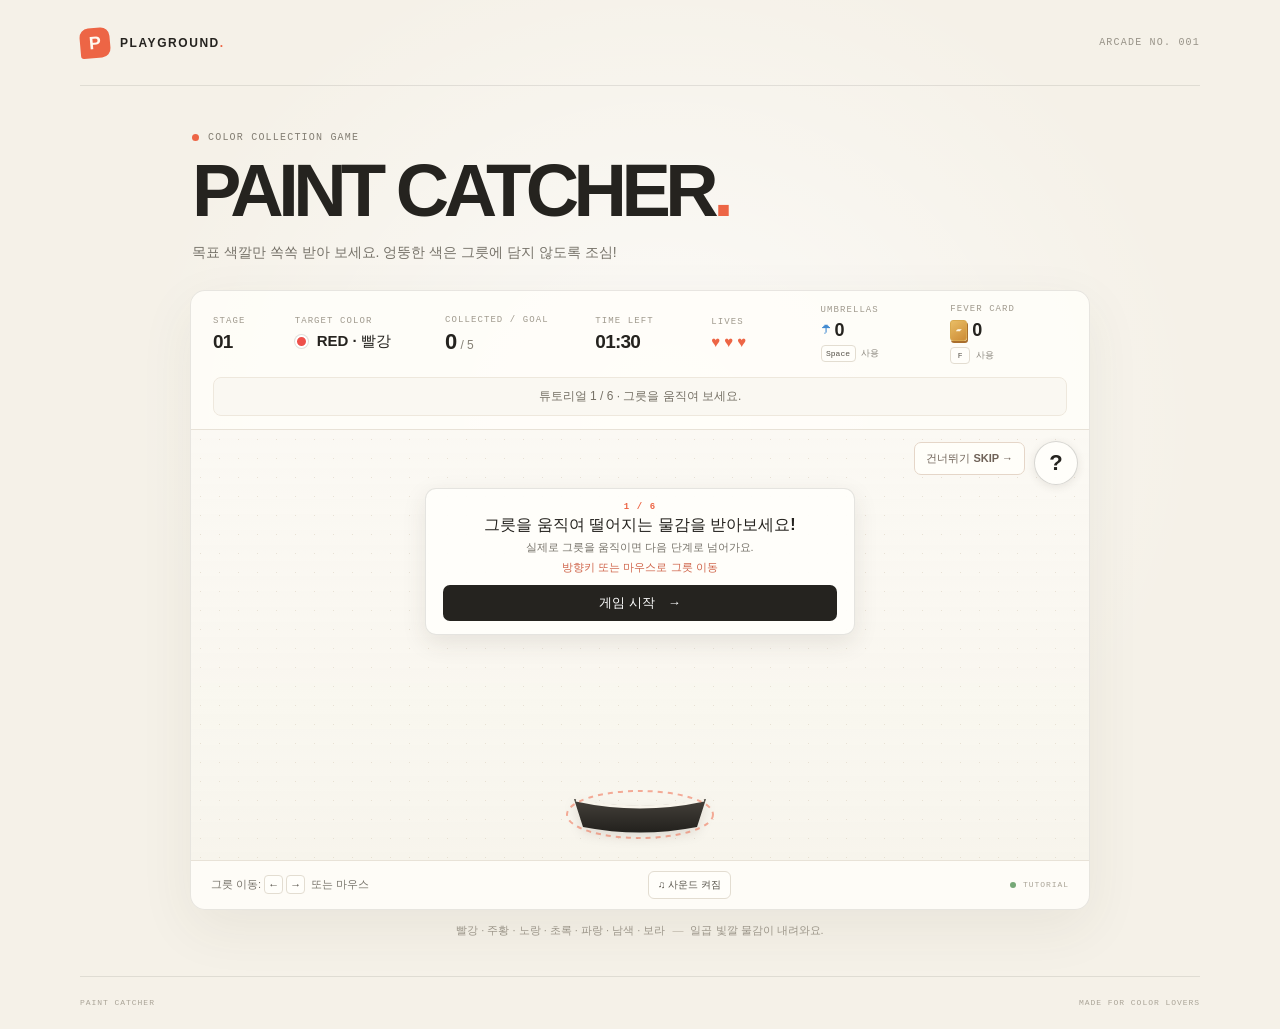
==== commit b2558095: "Fix mobile movement after fever mode Co-authored-by: Copilot <223556219+Copilot@users.noreply.github" ====
--- a/vibe.html
+++ b/vibe.html
@@ -111,6 +111,7 @@
               <button class="tutorial-replay" id="tutorial-replay" type="button">튜토리얼 다시 보기</button>
             </div>
           </div>
+          <pre class="debug-panel" id="debug-panel" hidden aria-live="off"></pre>
         </div>
 
         <dialog class="help-dialog" id="help-dialog" aria-labelledby="help-title">
--- a/style.css
+++ b/style.css
@@ -413,6 +413,27 @@
 .canvas-wrap.fever-active {
   box-shadow: inset 0 0 0 4px rgba(219, 148, 196, .55), inset 0 0 35px rgba(147, 182, 225, .15);
 }
+
+.debug-panel {
+  position: absolute;
+  z-index: 6;
+  top: 8px;
+  left: 8px;
+  max-width: calc(100% - 16px);
+  max-height: 132px;
+  overflow: hidden;
+  margin: 0;
+  padding: 7px 9px;
+  border: 1px solid rgba(255, 255, 255, .14);
+  border-radius: 7px;
+  color: #f8f5ed;
+  background: rgba(32, 31, 29, .82);
+  font: 9px/1.45 "DM Mono", monospace;
+  white-space: pre-wrap;
+  pointer-events: none;
+}
+
+.debug-panel[hidden] { display: none; }
 
 .fever-banner {
   position: absolute;
